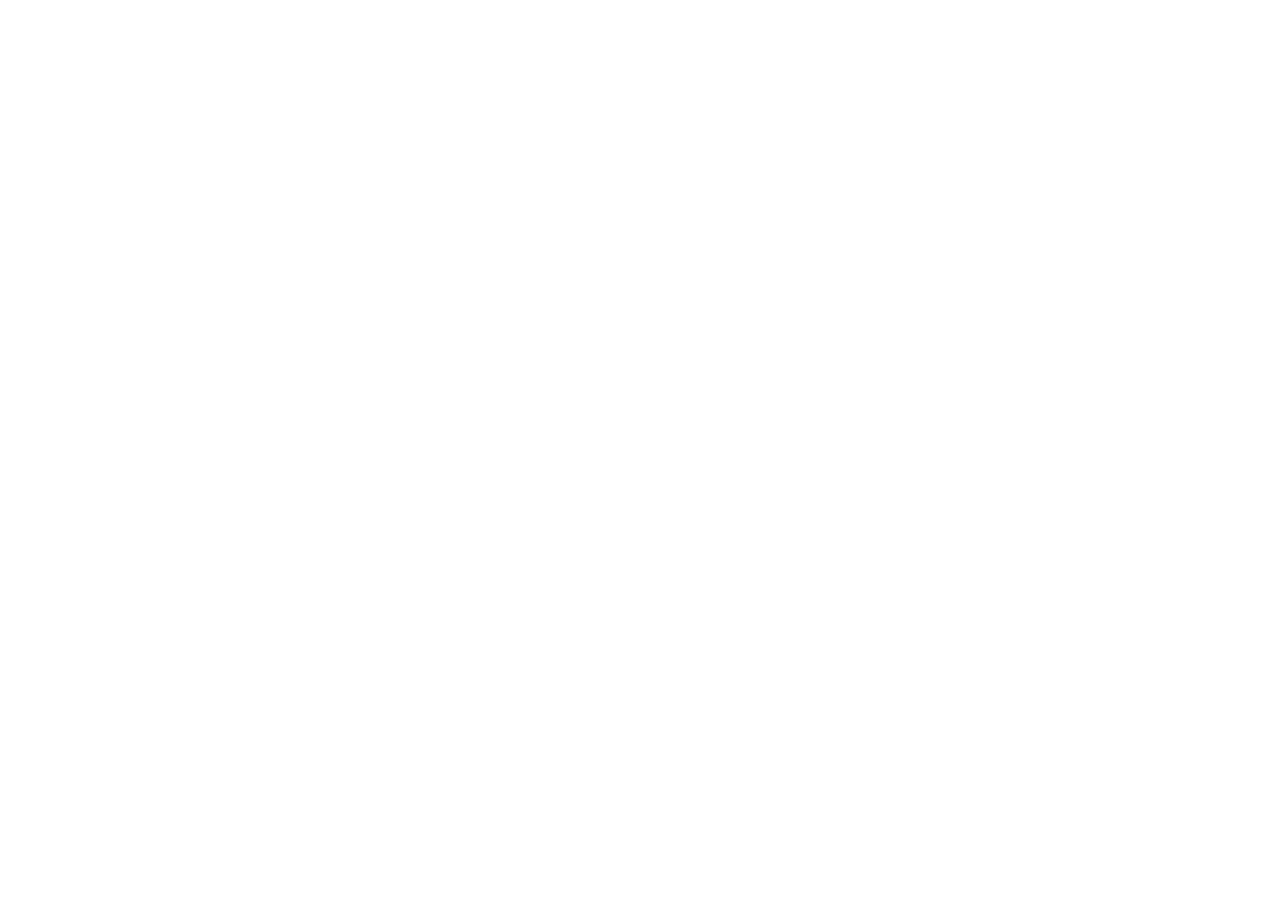
==== portfo.html @ c68a8e4b "waawareeeeey" ====
<!DOCTYPE html>
<html lang="en">
<head>
    <meta charset="UTF-8">
    <meta name="viewport" content="width=device-width, initial-scale=1.0">
    <title>Document</title>
</head>
<body>
    
</body>
</html>
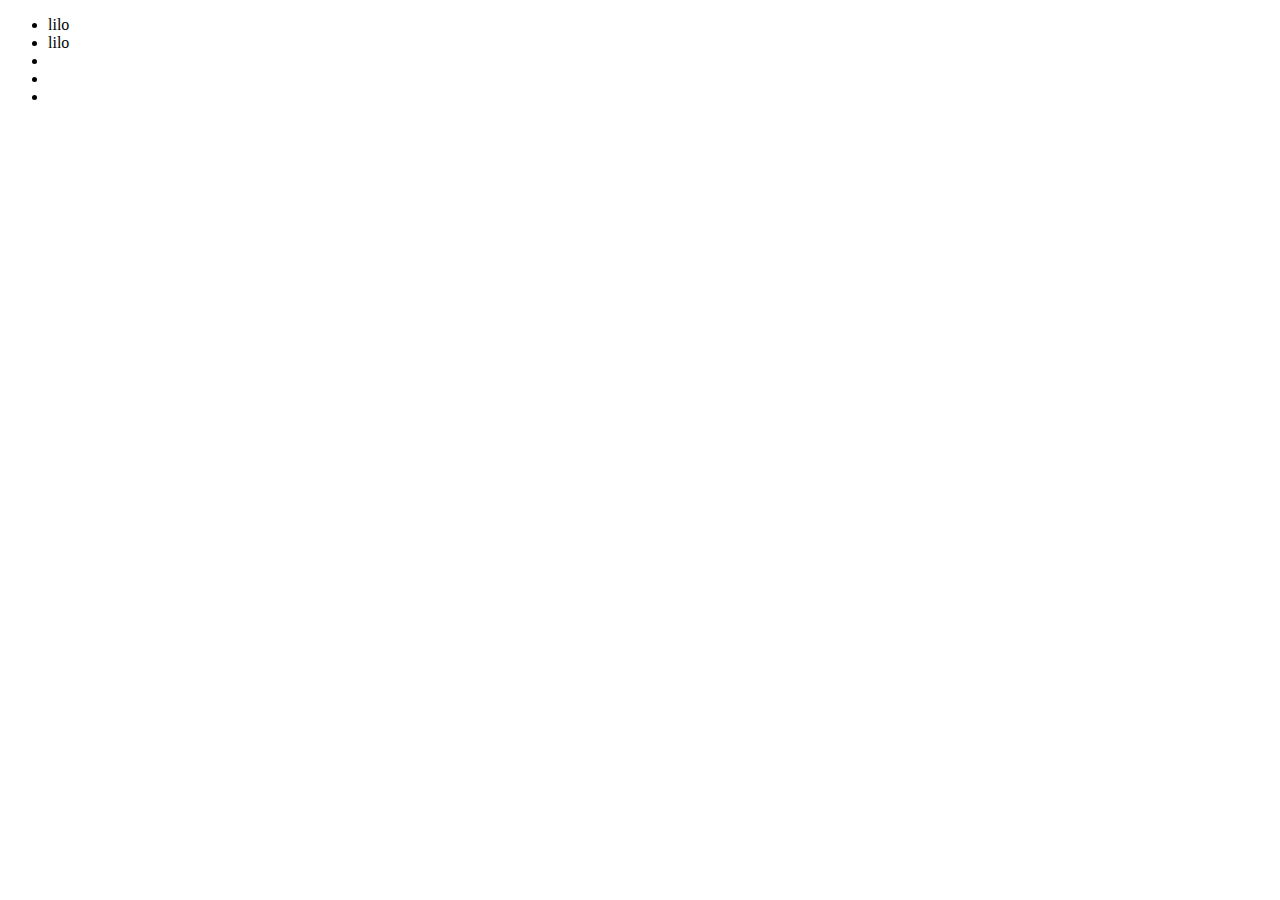
==== commit 43b93849: "bye2" ====
--- a/portfo.html
+++ b/portfo.html
@@ -4,6 +4,13 @@
     <meta charset="UTF-8">
     <meta name="viewport" content="width=device-width, initial-scale=1.0">
     <title>Document</title>
+    <ul>
+        <li>lilo</li>
+        <li>lilo</li>
+        <li></li>
+        <li></li>
+        <li></li>
+    </ul>
 </head>
 <body>
     
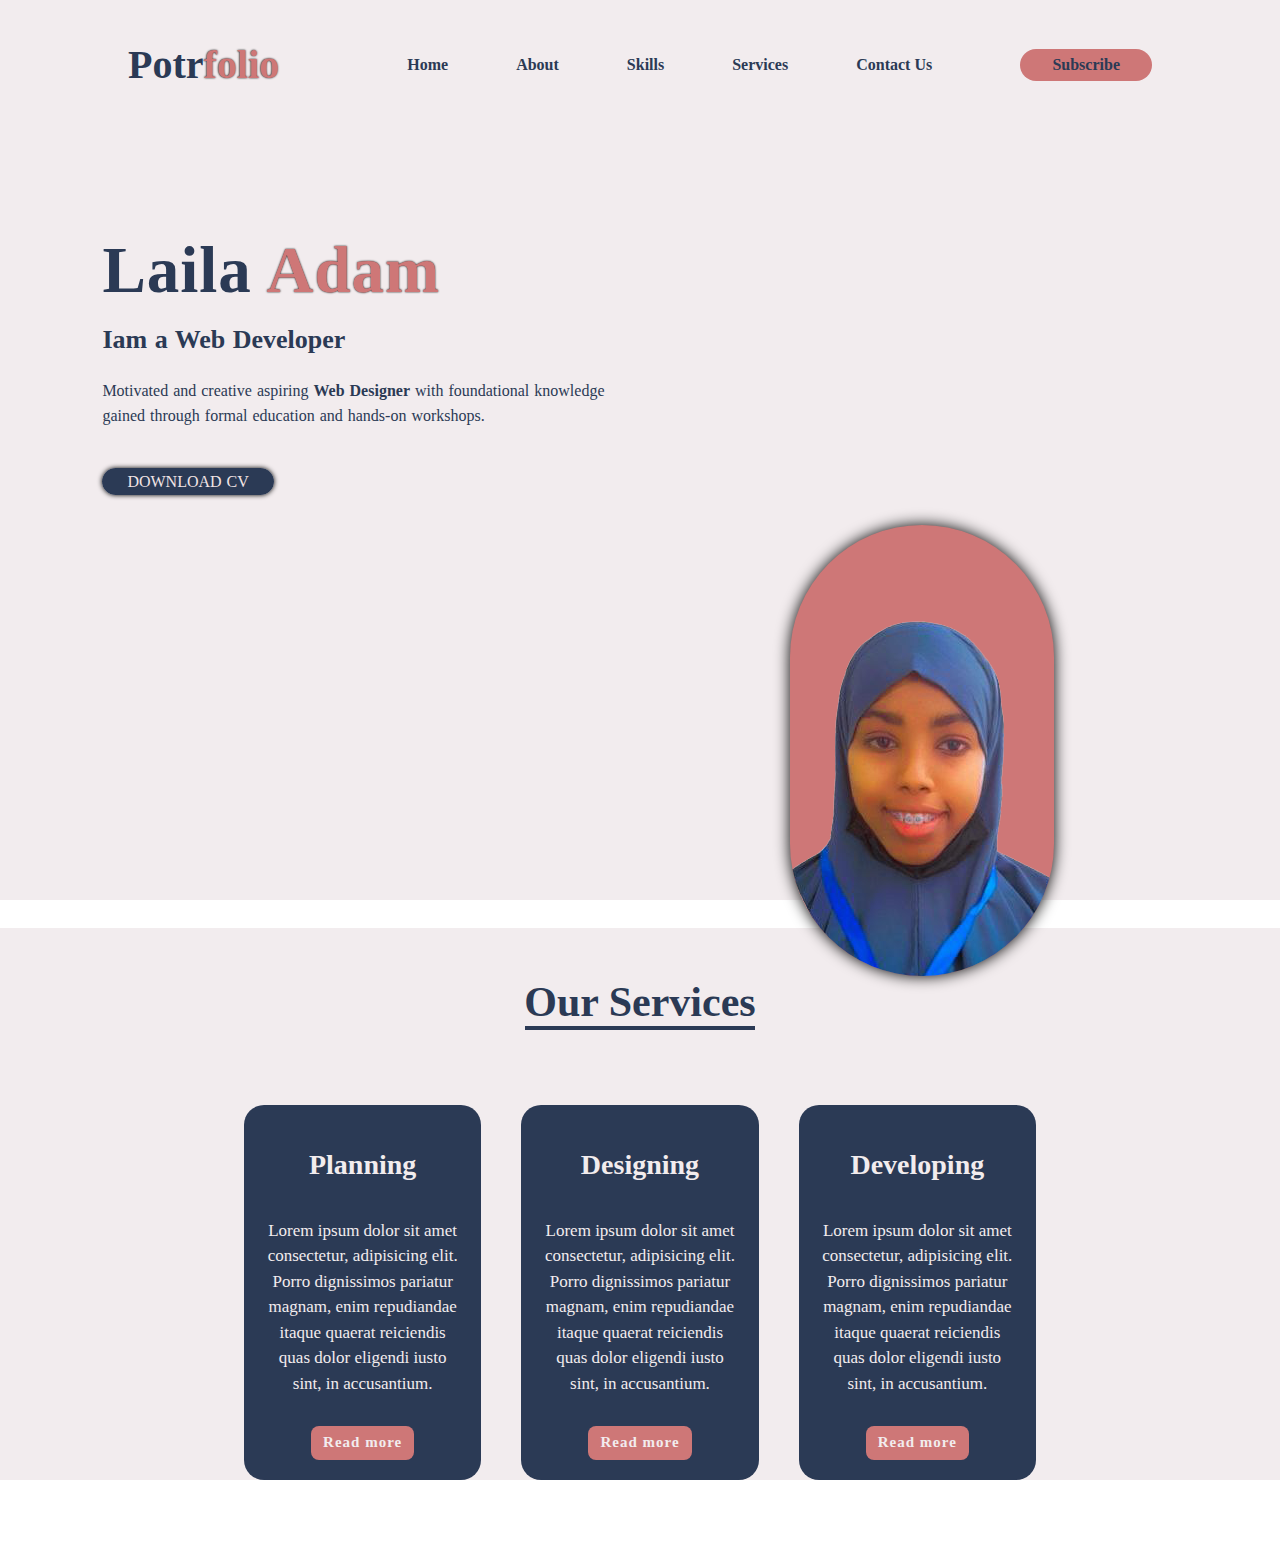
==== commit c811c177: "portfolio sameeeyey" ====
--- a/portfo.html
+++ b/portfo.html
@@ -3,16 +3,78 @@
 <head>
     <meta charset="UTF-8">
     <meta name="viewport" content="width=device-width, initial-scale=1.0">
-    <title>Document</title>
-    <ul>
-        <li>lilo</li>
-        <li>lilo</li>
-        <li></li>
-        <li></li>
-        <li></li>
-    </ul>
+    <link rel="stylesheet" href="normalize.css">
+    <link rel="stylesheet" href="pstyle.css">
+    <link rel="stylesheet" href="https://cdnjs.cloudflare.com/ajax/libs/font-awesome/4.7.0/css/font-awesome.css">
+    <title>Potrfolio</title>
+    
 </head>
 <body>
-    
+    <div class="container">
+        <nav>
+            <h2 class="logo">Potr<span>folio</span></h2>
+            <ul>
+                <li><a href="#">Home</a></li>
+                <li><a href="#">About</a></li>
+                <li><a href="#">Skills</a></li>
+                <li><a href="#">Services</a></li>
+                <li><a href="#">Contact Us</a></li>
+            </ul>
+            <a href="#" class="btn-subs">Subscribe</a>
+        </nav>
+        <div class="content">
+            <div class="text">
+                <!--<h4>Hello My Name Is</h4>-->
+                <h1>Laila <span>Adam</span></h1>
+                <h3> <strong>Iam a Web Developer</strong></h3>
+                <p>Motivated and creative aspiring <strong>Web Designer</strong> with foundational knowledge <br> gained through formal education and hands-on workshops.</p>
+                <br>
+                <a href="#" class="cv">DOWNLOAD CV</a>
+                <br>
+                
+               <!-- <a href="#"> <img src="facebook.png"  class="flogo"></a>
+                <a href="#" > <img src="instagram.png" class="inslogo"></a>
+                <a href="#" > <img src="linkedin.png"  class="llogo"></a>-->
+            </div>
+            <div class="img"> <img src="photo_2025-01-24_00-38-49.png" alt="Gabar"></div>
+
+        </div>
+    </div>
+        <section>
+        <div class="section">
+            <div class="title">
+                <h1>Our Services</h1>
+            </div>
+                <div class="Services">
+                    <div class="card">
+                        <div class="icon">
+                            <i class="#"></i>
+                        </div>
+                        <h2>Planning</h2>
+                        <p>Lorem ipsum dolor sit amet consectetur, adipisicing elit. Porro dignissimos pariatur magnam, 
+                            enim repudiandae itaque  quaerat reiciendis quas dolor eligendi iusto sint, in accusantium.</p>
+                            <a href="" class="btn">Read more</a>
+                    </div>
+                    <div class="card">
+                        <div class="icon">
+                            <i class="#"></i>
+                        </div>
+                        <h2>Designing</h2>
+                        <p>Lorem ipsum dolor sit amet consectetur, adipisicing elit. Porro dignissimos pariatur magnam, 
+                            enim repudiandae itaque  quaerat reiciendis quas dolor eligendi iusto sint, in accusantium.</p>
+                            <a href="" class="btn">Read more</a>
+                    </div>
+                    <div class="card">
+                        <div class="icon">
+                            <i class="#"></i>
+                        </div>
+                        <h2>Developing</h2>
+                        <p>Lorem ipsum dolor sit amet consectetur, adipisicing elit. Porro dignissimos pariatur magnam, 
+                            enim repudiandae itaque  quaerat reiciendis quas dolor eligendi iusto sint, in accusantium.</p>
+                            <a href="" class="btn">Read more</a>
+                    </div>
+            </div>
+        </div>
+    </section>
 </body>
 </html>--- a/pstyle.css
+++ b/pstyle.css
@@ -0,0 +1,192 @@
+
+:root{
+    --mywhite:"#F2E5E5";
+    --myblue:"#2B3A55";
+    --mypeach:"#CE7777";
+    --mywhitepea:"#E8C4C4";
+
+}
+*{
+    font-family: Century Gothic;
+}
+.container{
+    width: 100%;
+    height: 100vh;
+    background-color:#f2ecee;
+    /*overflow: hidden;*/
+}nav{
+    display: flex;
+    justify-content: space-between;
+    align-items: center;
+    margin: auto;
+    width: 80%;
+}nav ul li{
+    display: inline-block;
+    padding: 40px 32px;
+}nav ul li a{
+    text-decoration: none;
+    color: #2B3A55 ;
+    font-weight: bold;
+    list-style: none;
+    transition: 0.5s;
+    
+}
+nav ul li a:hover{
+color: #CE7777;
+}
+.logo{
+    color: #2B3A55;
+    font-size: 40px;
+}
+span{
+    color: #CE7777;
+    text-shadow:0px 0px 2px black;
+}
+.btn-subs{
+    background-color: #CE7777;
+    text-decoration: none;
+    font-weight: bold;
+    padding: 7px 32px;
+    border-radius: 30px ;
+    color: #2B3A55;
+    transition: 0.5s;
+}
+.btn-subs:hover{
+    transform:scale(1.1) ;
+}
+.content{
+    margin-left: 8%;
+    margin-top: 10%;
+}
+
+.content .text{
+    width: 150%;
+    line-height: 25px;
+    color: #2B3A55;
+    word-spacing:1px ;
+}.content .text h4{
+    font-size: 33px;
+    color:#2B3A55 ;
+    letter-spacing: 1px;
+  
+}
+
+.content .text h1{
+    font-size: 65px;
+    letter-spacing: 1px;
+}.content .text h3{
+    font-size: 26px;
+   
+}.cv{
+    text-decoration: none;
+    color: #F2E5E5;
+    box-shadow: 0px 0px 5px black;
+    background-color: #2B3A55;
+    padding: 5px 25px;
+    border-radius:30px ;
+    transition: 0.5s;
+}.cv:hover{
+    background-color: transparent;
+    outline: none;
+    border: 1px solid #2B3A55 ;
+    color: #2B3A55;
+   
+}.content .img {
+    width: 32vw;
+    height: 32vw;
+    position: absolute;
+    bottom: 5px;
+    right: 80px;
+  
+   
+}
+
+.content .img img{
+    border-bottom: 20px;
+    position: absolute;
+    margin-top: 40px;
+    border: 5px solid redical(#2B3A55 #CE7777);
+    border-radius: 200px;
+    background-color: #CE7777;
+   box-shadow: 0px 0px 15px black;
+  
+}
+
+.flogo{
+  
+    width: 25px;
+    padding-top: 10px;
+    padding-left: 22px;
+    
+
+}.inslogo{
+    width: 25px;
+}.llogo{
+    width: 25px;
+}
+
+section{
+    width: 100%;
+    background-color: #f2ecee;
+}.title h1 {
+text-align: center;
+padding-top: 50px;
+font-size: 42px;
+color: #2B3A55;
+}.title h1::after{
+    content: "";
+    height: 4px;
+    width: 230px;
+    background-color: #2B3A55;
+    display: block;
+    margin: auto;
+}.Services{
+    width: 65%;
+    display: flex;
+    justify-content: space-between;
+    align-items: center;
+    margin: 75px auto;
+    text-align: center;
+}.card{
+    width: 85%;
+    display: flex;
+    justify-content: space-between;
+    align-items: center;
+    flex-direction: column;
+    margin: 0px 20px;
+    padding: 20px 20px;
+    background-color: #2B3A55;
+    border-radius: 20px;
+
+}
+.card:hover{
+    box-shadow: 0px 0px 15px black;
+   
+    
+
+
+}.card h2{
+    font-size: 28px;
+    color: #f2ecee;
+    margin-bottom: 20px;
+}.card p{
+    font-size: 17px;
+    color: #f2ecee;
+    margin-bottom: 30px;
+    line-height: 1.5;
+
+}.btn{
+    font-size: 15px;
+    text-decoration: none;
+    color: #f2ecee;
+    padding: 8px 12px;
+    border-radius: 8px;
+    letter-spacing: 1px;
+    background-color: #CE7777;
+    font-weight: bold;
+}
+.btn:hover{
+    background-color: #f2ecee;
+    color: #2B3A55;
+    transition: 0.5s ease-in-out;
+}